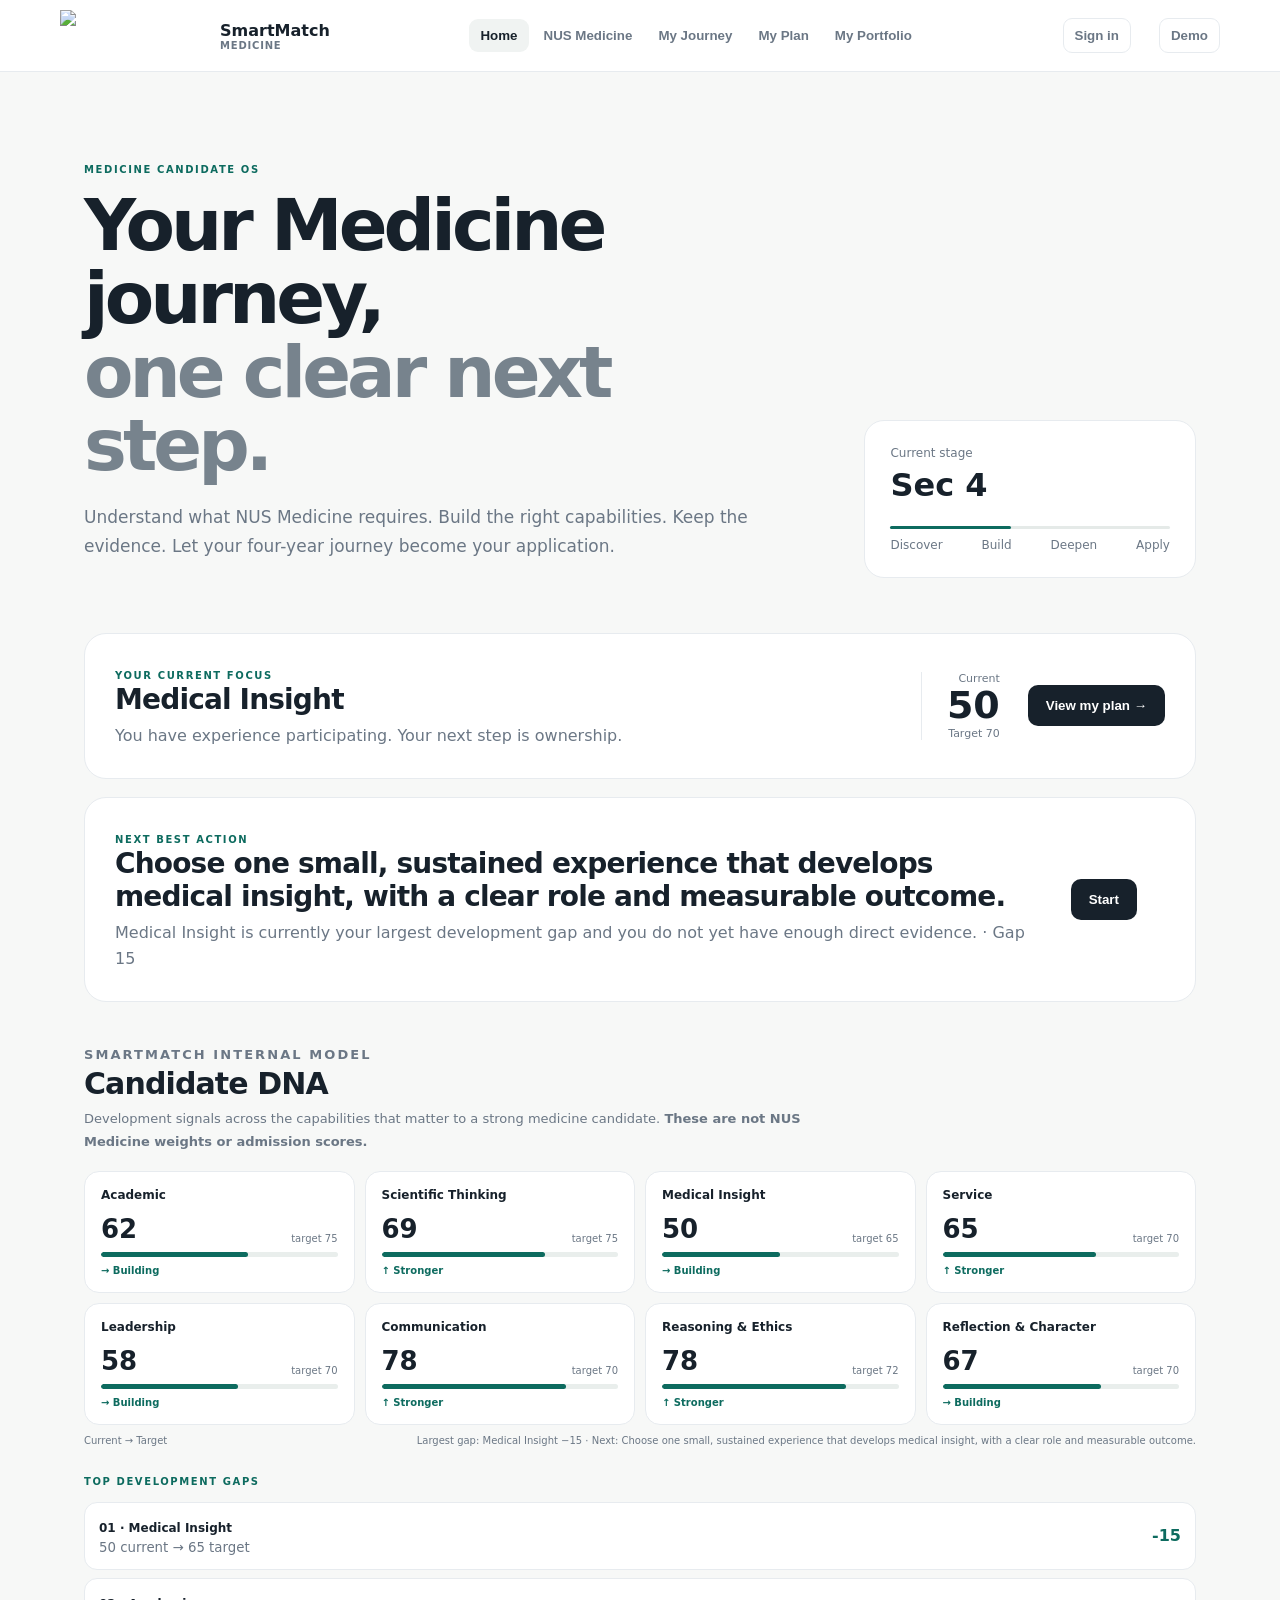
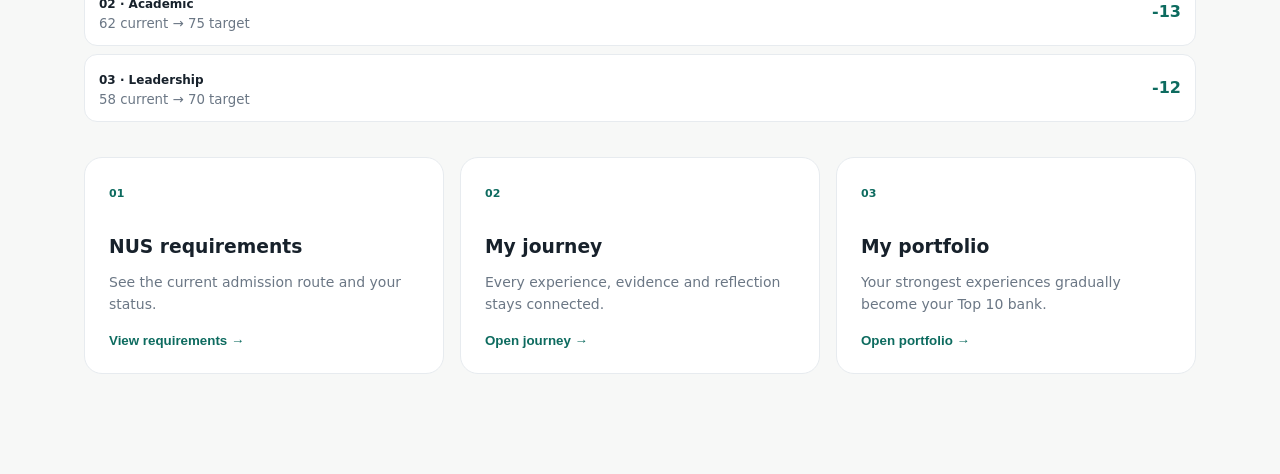
==== index.html @ a2b1edb8 "Load Medicine UI resilience hotfix" ====
<!doctype html>
<html lang="en">
<head>
<meta charset="UTF-8">
<meta name="viewport" content="width=device-width,initial-scale=1">
<title>SmartMatch Medicine — Candidate OS</title>
<meta name="description" content="SmartMatch Medicine Candidate OS — connect NUS Medicine requirements, student growth, experiences, evidence, portfolio and FSA readiness.">
<link rel="stylesheet" href="medicine.css">
</head>
<body>
<header class="topbar">
  <a class="brand" href="index.html"><span class="brand-mark logo-mark"><img src="https://aplusachiever.github.io/aplus-achiever-website/logo.png" alt="APlus Achiever"></span><span>SmartMatch <small>Medicine</small></span></a>
  <nav>
    <button class="nav-btn active" data-page="home">Home</button>
    <button class="nav-btn" data-page="nus">NUS Medicine</button>
    <button class="nav-btn" data-page="journey">My Journey</button>
    <button class="nav-btn" data-page="plan">My Plan</button>
    <button class="nav-btn" data-page="portfolio">My Portfolio</button>
  </nav>
  <button class="profile-btn" id="adminBtn" style="display:none">Admin</button><button class="profile-btn" id="authBtn">Sign in</button><button class="profile-btn" id="resetDemo">Demo</button>
</header>

<main>
<section id="page-home" class="page active">
  <div class="page-wrap">
    <div class="hero-row">
      <div>
        <p class="kicker">MEDICINE CANDIDATE OS</p>
        <h1>Your Medicine journey,<br><em>one clear next step.</em></h1>
        <p class="lead">Understand what NUS Medicine requires. Build the right capabilities. Keep the evidence. Let your four-year journey become your application.</p>
      </div>
      <div class="stage-card">
        <span>Current stage</span>
        <strong id="stageLabel">Sec 4</strong>
        <div class="stage-line"><i></i></div>
        <div class="stage-labels"><span>Discover</span><span>Build</span><span>Deepen</span><span>Apply</span></div>
      </div>
    </div>

    <div class="focus-card">
      <div>
        <span class="eyebrow">YOUR CURRENT FOCUS</span>
        <h2 id="focusTitle">Leadership</h2>
        <p id="focusReason">You have experience participating. Your next step is ownership.</p>
      </div>
      <div class="focus-score"><span>Current</span><strong id="focusScore">58</strong><small>Target 70</small></div>
      <button class="primary" data-page="plan">View my plan →</button>
    </div>

    <div class="next-card">
      <div>
        <span class="eyebrow">NEXT BEST ACTION</span>
        <h2 id="nextAction">Take responsibility for one meaningful project outcome.</h2>
        <p id="nextActionMeta">SmartMatch recommends one priority instead of a long activity list.</p>
      </div>
      <button class="primary" id="startAction">Start</button>
    </div>

    <section class="dna-section">
      <div class="section-intro compact"><p class="kicker">SMARTMATCH INTERNAL MODEL</p><h2>Candidate DNA</h2><p>Development signals across the capabilities that matter to a strong medicine candidate. <b>These are not NUS Medicine weights or admission scores.</b></p></div>
      <div class="dna-grid" id="dnaGrid"></div>
      <div class="dna-foot"><span>Current → Target</span><span id="dnaSummary">Building your profile…</span></div><div id="gapList" class="gap-list" aria-live="polite"></div>
    </section>

    <div class="three-col">
      <article class="simple-card"><span class="number">01</span><h3>NUS requirements</h3><p>See the current admission route and your status.</p><button class="text-btn" data-page="nus">View requirements →</button></article>
      <article class="simple-card"><span class="number">02</span><h3>My journey</h3><p>Every experience, evidence and reflection stays connected.</p><button class="text-btn" data-page="journey">Open journey →</button></article>
      <article class="simple-card"><span class="number">03</span><h3>My portfolio</h3><p>Your strongest experiences gradually become your Top 10 bank.</p><button class="text-btn" data-page="portfolio">Open portfolio →</button></article>
    </div>
  </div>
</section>

<section id="page-nus" class="page">
  <div class="page-wrap narrow">
    <div class="section-intro"><p class="kicker">ADMISSION MAP</p><h1>NUS Medicine</h1><p>Know the route. Then see where your own record stands.</p></div>
    <div class="admission-line">
      <button class="admission-step active" data-req="academic"><b>01</b><span>Academic</span></button>
      <button class="admission-step" data-req="portfolio"><b>02</b><span>Portfolio</span></button>
      <button class="admission-step" data-req="fsa"><b>03</b><span>FSA</span></button>
      <button class="admission-step" data-req="selection"><b>04</b><span>Selection</span></button>
    </div>
    <article class="requirement-card" id="requirementCard"></article>
    <div class="source-note">Admission information is maintained as a versioned reference. Always verify the current official NUS Medicine page before applying.</div>
  </div>
</section>

<section id="page-journey" class="page">
  <div class="page-wrap">
    <div class="section-intro row-between"><div><p class="kicker">YOUR RECORD</p><h1>My Journey</h1><p>Don't collect activities. Build a record of real experiences.</p></div><button class="primary" id="addExperience">+ Add experience</button></div>
    <div class="timeline" id="journeyList"></div>
  </div>
</section>

<section id="page-plan" class="page">
  <div class="page-wrap narrow">
    <div class="section-intro"><p class="kicker">ONE STEP AT A TIME</p><h1>My Plan</h1><p>Your plan changes as your record changes.</p></div>
    <article class="plan-focus">
      <span class="eyebrow">CURRENT DEVELOPMENT FOCUS</span>
      <h2 id="planFocusTitle">Leadership</h2>
      <div class="progress"><i id="planProgress" style="width:58%"></i></div><div class="progress-meta"><span id="planCurrent">58 current</span><span id="planTarget">70 target</span></div>
      <p id="planFocusReason">You already have participation experience. The next development step is ownership.</p>
    </article>
    <div class="plan-list">
      <div class="plan-item"><span>01</span><div><b>Take ownership of one project task</b><small>This month · 1–2 hours</small></div><button class="check" data-task="0">○</button></div>
      <div class="plan-item"><span>02</span><div><b>Record what changed</b><small>After the task · 10 minutes</small></div><button class="check" data-task="1">○</button></div>
      <div class="plan-item"><span>03</span><div><b>Add one piece of evidence</b><small>After completion</small></div><button class="check" data-task="2">○</button></div>
      <div class="plan-item"><span>04</span><div><b>Write a short reflection</b><small>After completion · 10 minutes</small></div><button class="check" data-task="3">○</button></div>
    </div>
    <article class="recommendation" id="planRecommendation"><span class="eyebrow">WHY THIS?</span><h3>Don't add another activity yet.</h3><p>Your science exposure is already developing well. Deepening an existing community experience is currently more valuable for your candidate development.</p></article>
  </div>
</section>

<section id="page-portfolio" class="page">
  <div class="page-wrap">
    <div class="section-intro"><p class="kicker">APPLICATION BANK</p><h1>My Portfolio</h1><p>Your application should be the end of the journey, not the beginning.</p></div>
    <div class="portfolio-summary"><div><strong id="experienceCount">3</strong><span>Experiences</span></div><div><strong id="strongCount">2</strong><span>Strong candidates</span></div><div><strong>10</strong><span>Top 10 target</span></div></div>
    <div class="portfolio-list" id="portfolioList"></div>
    <div class="fsa-card"><div><span class="eyebrow">FSA READINESS</span><h2>Your development also prepares you for unfamiliar situations.</h2></div><div class="skill-row"><span>Communication</span><b>78</b></div><div class="skill-row"><span>Listening</span><b>74</b></div><div class="skill-row"><span>Teamwork</span><b>82</b></div><div class="skill-row"><span>Reasoning</span><b>69</b></div><div class="skill-row"><span>Adaptability</span><b>63</b></div><button class="primary" id="practiceFsa">Practice a scenario →</button></div>
  </div>
</section>
</main>

<div class="auth-modal" id="authModal" aria-hidden="true"><div class="auth-box"><button class="close" id="closeAuth">×</button><span class="eyebrow">SMARTMATCH ACCOUNT</span><h2 id="authTitle">Save your journey</h2><p id="authHint">Sign in to access your Medicine Candidate OS and sync your journey across devices.</p><label>Email<input id="authUsername" type="email" autocomplete="username" autocapitalize="none" spellcheck="false" placeholder="you@example.com"></label><label>Password<input id="authPassword" type="password" autocomplete="current-password" placeholder="At least 8 characters"></label><div class="auth-actions"><button class="primary" id="signInBtn">Sign in</button></div><p class="auth-note">Accounts are created by the administrator. Enter the email and password provided to you.</p><p class="auth-message" id="authMessage"></p></div></div>
<div class="modal" id="modal" aria-hidden="true"><div class="modal-box"><button class="close" id="closeModal">×</button><div id="modalContent"></div></div></div><div class="modal" id="adminModal" aria-hidden="true"><div class="modal-box"><button class="close" id="closeAdminModal">×</button><span class="eyebrow">ADMIN</span><h2>User Management</h2><p>Create a SmartMatch account.</p><label>User ID<input id="adminUsername" type="text" autocomplete="off"></label><label>Password<input id="adminPassword" type="password" autocomplete="new-password"></label><label>Name<input id="adminName" type="text" autocomplete="off"></label><button class="primary" id="createUserBtn">Create</button><p class="auth-message" id="adminMessage"></p></div></div>
<script src="https://cdn.jsdelivr.net/npm/@supabase/supabase-js@2"></script>
<script src="medicine.js"></script>
<script src="medicine-hotfix.js"></script>
</body>
</html>
---- medicine.css ----
:root{--ink:#17212b;--muted:#6b7785;--line:#e7ebef;--bg:#f7f8f7;--card:#fff;--accent:#0d6b5f;--soft:#edf6f3;--max:1160px}*{box-sizing:border-box}html{scroll-behavior:smooth}body{margin:0;background:var(--bg);color:var(--ink);font-family:Inter,ui-sans-serif,system-ui,-apple-system,BlinkMacSystemFont,"Segoe UI",sans-serif}.topbar{height:72px;background:rgba(255,255,255,.96);backdrop-filter:blur(12px);border-bottom:1px solid var(--line);display:flex;align-items:center;padding:0 max(22px,calc((100% - var(--max))/2));gap:28px;position:sticky;top:0;z-index:10}.brand{display:flex;align-items:center;gap:10px;text-decoration:none;color:var(--ink);font-weight:800;white-space:nowrap}.brand small{display:block;color:var(--muted);font-weight:600;font-size:10px;letter-spacing:.08em;text-transform:uppercase}.brand-mark{width:34px;height:34px;border-radius:10px;background:var(--ink);color:#fff;display:grid;place-items:center}.topbar nav{display:flex;gap:4px;flex:1;justify-content:center}.nav-btn,.profile-btn{border:0;background:transparent;padding:9px 11px;color:var(--muted);font-weight:700;cursor:pointer;border-radius:9px}.nav-btn.active,.nav-btn:hover{background:#f0f3f2;color:var(--ink)}.profile-btn{border:1px solid var(--line);background:#fff}.page{display:none}.page.active{display:block}.page-wrap{max-width:var(--max);margin:auto;padding:72px 24px 100px}.page-wrap.narrow{max-width:900px}.hero-row{display:grid;grid-template-columns:1.5fr .7fr;gap:70px;align-items:end;padding:20px 0 55px}.kicker,.eyebrow{font-size:10px;font-weight:850;letter-spacing:.16em;color:var(--accent);margin:0 0 14px}.hero-row h1,.section-intro h1{font-size:clamp(44px,6vw,72px);line-height:1.02;letter-spacing:-.055em;margin:0 0 20px}.hero-row h1 em{font-style:normal;color:#77838d}.lead,.section-intro p{font-size:17px;color:var(--muted);line-height:1.7;max-width:680px}.stage-card{background:#fff;border:1px solid var(--line);border-radius:20px;padding:25px}.stage-card span{display:block;color:var(--muted);font-size:12px}.stage-card strong{display:block;font-size:32px;margin:6px 0 22px}.stage-line{height:3px;background:#e5eae8;border-radius:9px}.stage-line i{display:block;width:43%;height:100%;background:var(--accent);border-radius:9px}.stage-labels{display:flex;justify-content:space-between;font-size:9px;color:#8b959e;margin-top:9px}.focus-card,.next-card{background:#fff;border:1px solid var(--line);border-radius:22px;padding:30px;display:grid;grid-template-columns:1fr auto auto;gap:28px;align-items:center;margin-bottom:18px}.focus-card h2,.next-card h2{font-size:28px;letter-spacing:-.03em;margin:0 0 7px}.focus-card p,.next-card p{color:var(--muted);margin:0;line-height:1.6}.focus-score{text-align:right;border-left:1px solid var(--line);padding-left:25px}.focus-score span,.focus-score small{display:block;color:var(--muted);font-size:11px}.focus-score strong{display:block;font-size:38px;line-height:1.1}.primary{border:0;background:var(--ink);color:#fff;padding:13px 18px;border-radius:10px;font-weight:800;cursor:pointer;white-space:nowrap}.primary:hover{opacity:.9}.three-col{display:grid;grid-template-columns:repeat(3,1fr);gap:16px;margin-top:35px}.simple-card{background:#fff;border:1px solid var(--line);border-radius:18px;padding:24px}.number{font-size:11px;color:var(--accent);font-weight:850}.simple-card h3{margin:35px 0 7px}.simple-card p{color:var(--muted);line-height:1.6;font-size:14px;min-height:45px}.text-btn{border:0;background:none;color:var(--accent);font-weight:800;padding:0;cursor:pointer}.section-intro{margin-bottom:40px}.row-between{display:flex;justify-content:space-between;align-items:end;gap:20px}.admission-line{display:grid;grid-template-columns:repeat(4,1fr);border-bottom:1px solid var(--line);margin-bottom:20px}.admission-step{background:transparent;border:0;border-bottom:2px solid transparent;padding:16px;text-align:left;cursor:pointer;color:var(--muted)}.admission-step.active{color:var(--ink);border-color:var(--accent)}.admission-step b{font-size:11px;color:var(--accent);margin-right:10px}.requirement-card{background:#fff;border:1px solid var(--line);border-radius:22px;padding:34px;min-height:300px}.requirement-card h2{font-size:30px;margin:0 0 12px}.requirement-card p,.requirement-card li{color:var(--muted);line-height:1.7}.status{display:inline-flex;padding:7px 10px;border-radius:99px;background:var(--soft);color:var(--accent);font-size:11px;font-weight:850;margin-top:12px}.source-note{font-size:11px;color:#8a949d;margin-top:15px;line-height:1.6}.timeline{position:relative;padding-left:28px}.timeline:before{content:"";position:absolute;left:5px;top:5px;bottom:0;width:1px;background:#dfe5e2}.journey-year{font-size:11px;color:var(--accent);font-weight:850;letter-spacing:.1em;margin:25px 0 12px;position:relative}.journey-year:before{content:"";position:absolute;left:-28px;top:4px;width:10px;height:10px;border-radius:50%;background:var(--accent)}.journey-card{background:#fff;border:1px solid var(--line);border-radius:17px;padding:20px;margin-bottom:12px;display:grid;grid-template-columns:1fr auto;gap:20px}.journey-card h3{margin:0 0 5px;font-size:18px}.journey-card p{margin:0;color:var(--muted);font-size:13px}.chips{display:flex;gap:6px;flex-wrap:wrap;margin-top:12px}.chip{background:#f1f5f4;color:#50645f;padding:5px 8px;border-radius:7px;font-size:10px;font-weight:750}.record-state{font-size:11px;color:var(--accent);font-weight:800;text-align:right}.plan-focus{background:#fff;border:1px solid var(--line);border-radius:20px;padding:28px;margin-bottom:16px}.plan-focus h2{font-size:30px;margin:0 0 22px}.progress{height:7px;background:#e9eeec;border-radius:99px}.progress i{display:block;height:100%;background:var(--accent);border-radius:99px}.progress-meta{display:flex;justify-content:space-between;font-size:10px;color:var(--muted);margin:7px 0 20px}.plan-focus p{color:var(--muted);line-height:1.6}.plan-item{background:#fff;border:1px solid var(--line);border-bottom:0;padding:19px;display:grid;grid-template-columns:30px 1fr auto;gap:10px;align-items:center}.plan-item:first-child{border-radius:17px 17px 0 0}.plan-item:last-child{border-bottom:1px solid var(--line);border-radius:0 0 17px 17px}.plan-item>span{color:var(--accent);font-size:11px;font-weight:850}.plan-item b{font-size:14px}.plan-item small{display:block;color:var(--muted);font-size:11px;margin-top:5px}.check{border:0;background:transparent;font-size:22px;color:var(--accent);cursor:pointer}.recommendation{margin-top:18px;background:#f0f5f3;border-radius:18px;padding:24px}.recommendation h3{margin:0 0 6px}.recommendation p{color:#61716d;line-height:1.6;margin-bottom:0}.portfolio-summary{display:grid;grid-template-columns:repeat(3,1fr);gap:1px;background:var(--line);border:1px solid var(--line);border-radius:18px;overflow:hidden;margin-bottom:18px}.portfolio-summary div{background:#fff;padding:22px}.portfolio-summary strong{font-size:32px;display:block}.portfolio-summary span{font-size:11px;color:var(--muted)}.portfolio-list{display:grid;grid-template-columns:repeat(2,1fr);gap:14px}.portfolio-item{background:#fff;border:1px solid var(--line);border-radius:18px;padding:22px}.portfolio-item .rank{color:var(--accent);font-size:11px;font-weight:850}.portfolio-item h3{margin:14px 0 7px}.portfolio-item p{color:var(--muted);font-size:13px;line-height:1.55}.portfolio-item .why{border-top:1px solid var(--line);padding-top:12px;margin-top:14px;font-size:11px;color:#65726f}.fsa-card{margin-top:30px;background:var(--ink);color:#fff;border-radius:22px;padding:30px;display:grid;grid-template-columns:1.7fr 1fr;gap:12px;align-items:center}.fsa-card h2{font-size:27px;line-height:1.2;max-width:500px;margin:0 0 15px}.fsa-card .eyebrow{color:#71cbbd}.skill-row{display:grid;grid-template-columns:1fr auto;gap:20px;border-bottom:1px solid rgba(255,255,255,.1);padding:9px 0;color:#c5cecc;font-size:12px}.skill-row b{color:#fff}.fsa-card .primary{grid-column:1/-1;margin-top:10px;justify-self:start;background:#fff;color:var(--ink)}.modal{position:fixed;inset:0;background:rgba(20,28,34,.35);display:none;place-items:center;padding:20px;z-index:20}.modal.open{display:grid}.modal-box{background:#fff;border-radius:20px;max-width:560px;width:100%;padding:30px;position:relative;box-shadow:0 20px 60px rgba(0,0,0,.15)}.close{position:absolute;right:16px;top:12px;border:0;background:transparent;font-size:28px;color:var(--muted);cursor:pointer}.modal-box h2{margin:0 0 10px}.modal-box p{color:var(--muted);line-height:1.65}.modal-box input,.modal-box textarea{width:100%;padding:12px;border:1px solid var(--line);border-radius:10px;margin:7px 0 12px;font:inherit}.modal-box textarea{min-height:100px}.modal-box label{font-size:11px;font-weight:800;color:var(--muted)}@media(max-width:850px){.topbar{padding:0 16px}.topbar nav{display:none}.hero-row,.focus-card,.next-card,.fsa-card{grid-template-columns:1fr}.focus-score{border-left:0;border-top:1px solid var(--line);padding:15px 0 0;text-align:left}.three-col,.portfolio-list{grid-template-columns:1fr}.page-wrap{padding:48px 18px 70px}.row-between{align-items:start;flex-direction:column}.admission-line{grid-template-columns:repeat(2,1fr)}.hero-row{gap:30px}.stage-card{max-width:none}}
.auth-modal{position:fixed;inset:0;background:rgba(20,28,34,.42);display:none;place-items:center;padding:20px;z-index:30}
.auth-modal.open{display:grid}
.auth-box{background:#fff;border-radius:20px;max-width:460px;width:100%;padding:30px;position:relative;box-shadow:0 20px 60px rgba(0,0,0,.18)}
.auth-box h2{font-size:30px;margin:0 0 8px;letter-spacing:-.03em}
.auth-box>p{color:var(--muted);line-height:1.6}
.auth-box label{display:block;font-size:11px;font-weight:800;color:var(--muted);margin-top:12px}
.auth-box input{width:100%;padding:12px;border:1px solid var(--line);border-radius:10px;margin-top:7px;font:inherit}
.auth-actions{display:flex;align-items:center;gap:18px;margin-top:8px}
.auth-message{min-height:20px;font-size:12px!important;margin:14px 0 0!important}
.auth-message.ok{color:var(--accent)}

/* Candidate DNA + Gap Engine */
.section-intro.compact{margin:42px 0 18px}.section-intro.compact h2{font-size:30px;letter-spacing:-.03em;margin:0 0 7px}.section-intro.compact p{font-size:13px;margin:0;max-width:720px}.dna-section{margin-top:42px}.dna-grid{display:grid;grid-template-columns:repeat(4,1fr);gap:10px}.dna-card{background:#fff;border:1px solid var(--line);border-radius:15px;padding:16px}.dna-card .dna-name{font-size:12px;font-weight:850}.dna-card .dna-values{display:flex;justify-content:space-between;align-items:end;margin:12px 0 8px}.dna-card strong{font-size:26px}.dna-card small{font-size:10px;color:var(--muted)}.dna-bar{height:5px;background:#e9eeec;border-radius:99px;overflow:hidden}.dna-bar i{display:block;height:100%;background:var(--accent);border-radius:99px}.dna-trend{font-size:10px;color:var(--accent);font-weight:800;margin-top:8px}.dna-foot{display:flex;justify-content:space-between;gap:15px;font-size:10px;color:var(--muted);margin-top:10px}.dna-foot span:last-child{text-align:right}.gap-list{margin:18px 0 0;display:grid;gap:8px}.gap-item{display:grid;grid-template-columns:1fr auto;gap:15px;align-items:center;background:#fff;border:1px solid var(--line);border-radius:13px;padding:14px}.gap-item b{font-size:12px}.gap-item small{display:block;color:var(--muted);margin-top:4px}.gap-num{font-weight:900;color:var(--accent)}.recommendation .mini-grid{display:grid;grid-template-columns:repeat(3,1fr);gap:10px;margin-top:15px}.recommendation .mini-grid div{background:#fff;border-radius:10px;padding:11px}.recommendation .mini-grid b{display:block;font-size:9px;letter-spacing:.1em;color:var(--accent);margin-bottom:5px}.recommendation .mini-grid span{font-size:11px;color:#61716d;line-height:1.45}@media(max-width:850px){.dna-grid{grid-template-columns:repeat(2,1fr)}.recommendation .mini-grid{grid-template-columns:1fr}.dna-foot{flex-direction:column}.dna-foot span:last-child{text-align:left}}

.auth-modal[aria-hidden="true"]{display:none!important}.auth-modal[aria-hidden="false"]{display:grid}

.logo-mark{width:150px;height:52px;border-radius:0;background:transparent!important;padding:0;overflow:visible;display:flex;align-items:center;justify-content:flex-start}.logo-mark img{width:150px;height:52px;object-fit:contain;object-position:left center;display:block;border-radius:0}
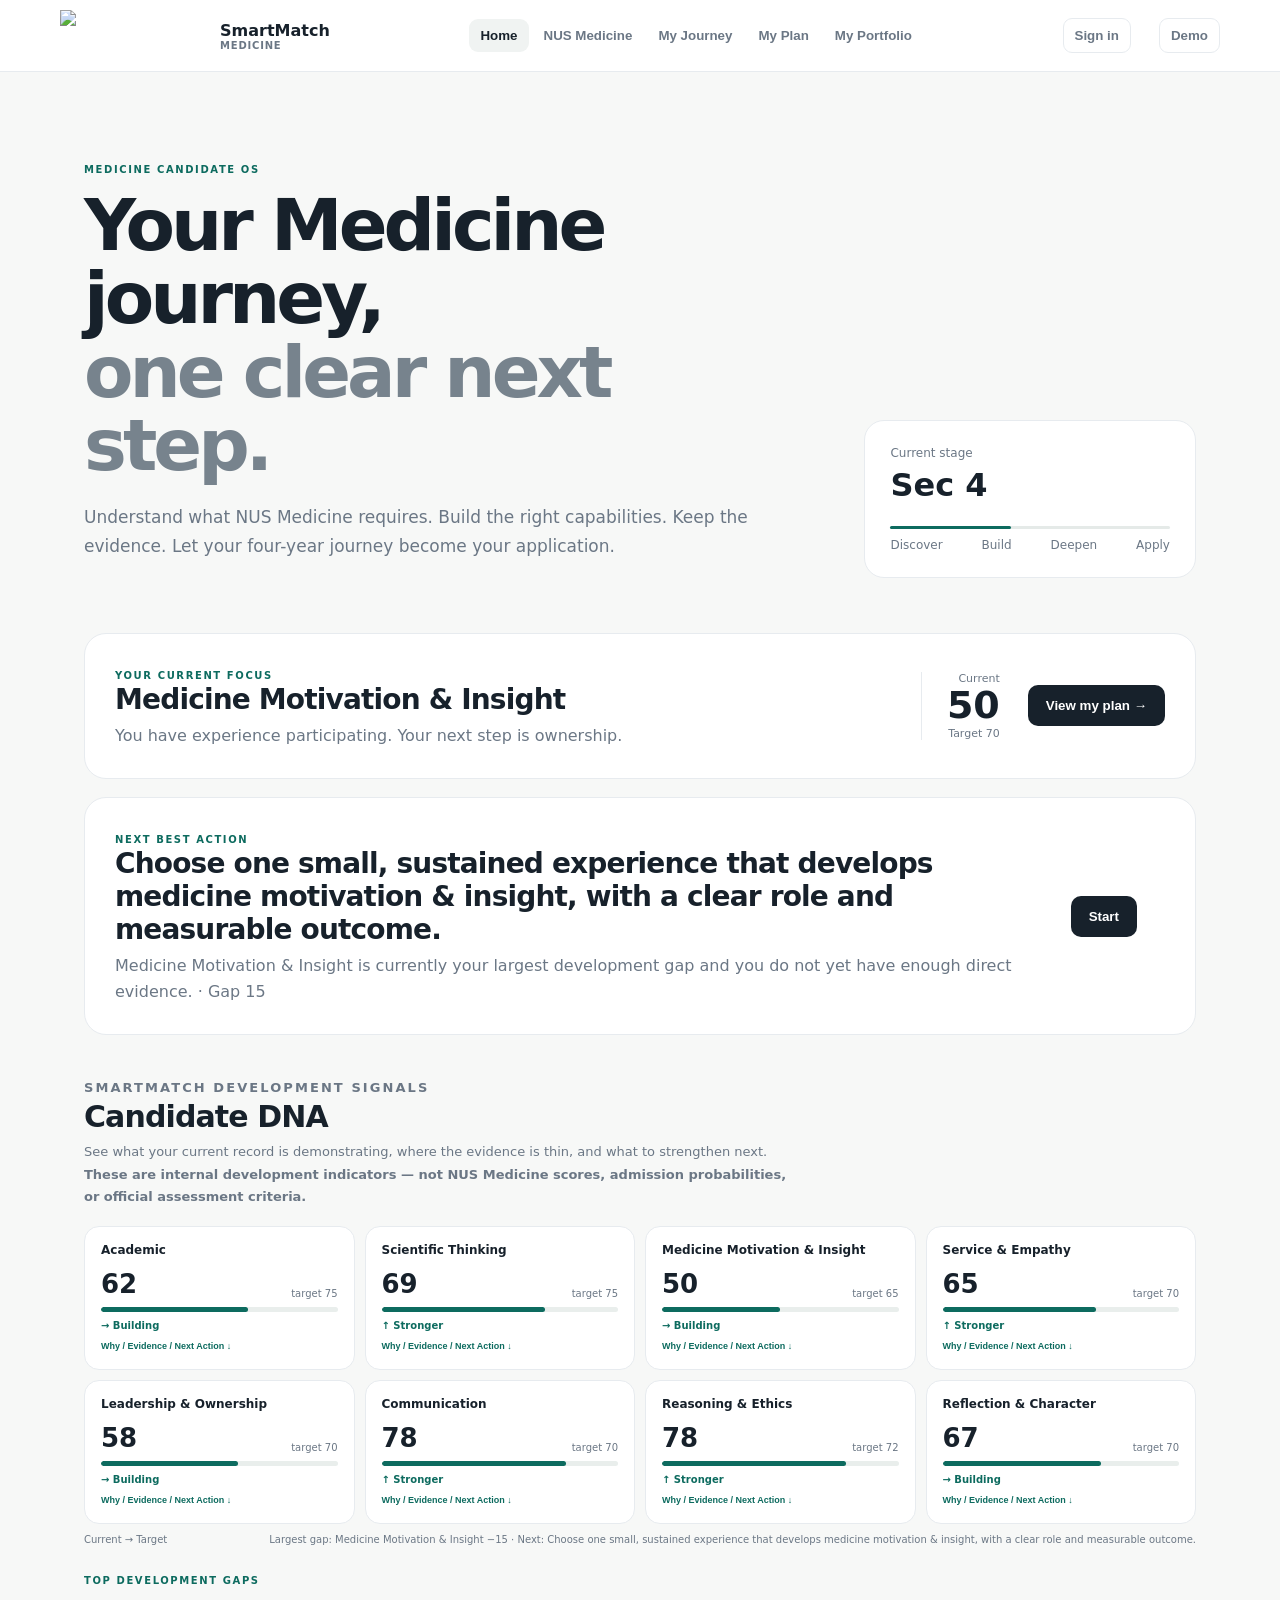
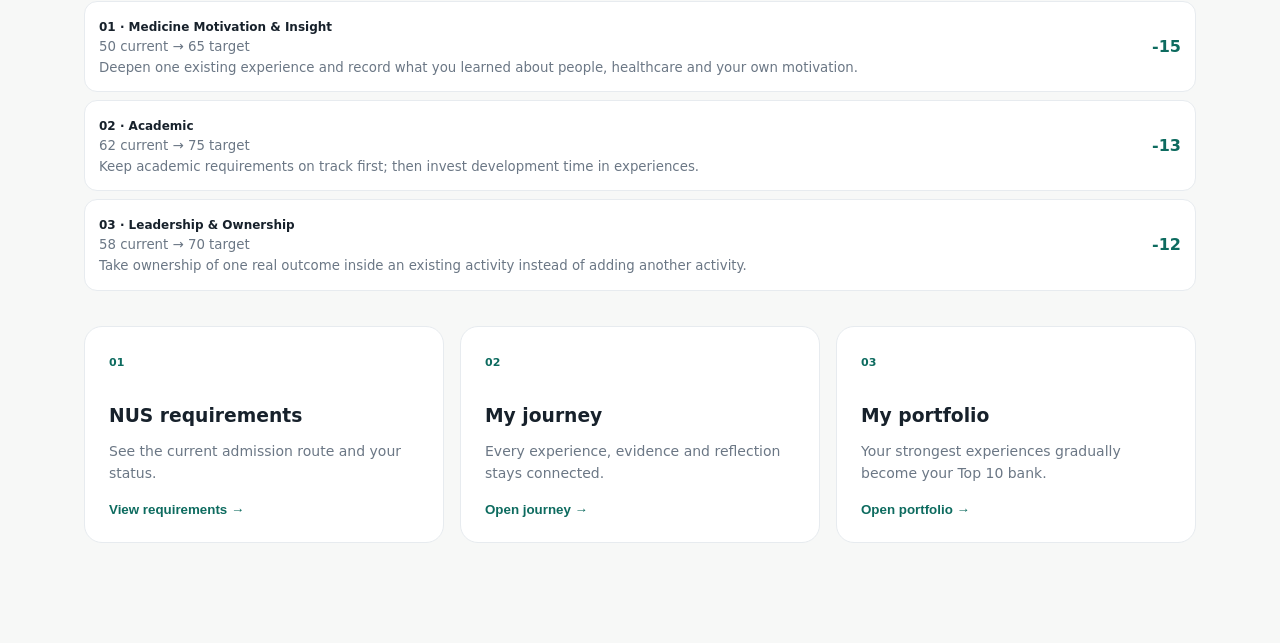
==== commit dda87436: "Clarify Candidate DNA as development indicators" ====
--- a/index.html
+++ b/index.html
@@ -5,7 +5,7 @@
 <meta name="viewport" content="width=device-width,initial-scale=1">
 <title>SmartMatch Medicine — Candidate OS</title>
 <meta name="description" content="SmartMatch Medicine Candidate OS — connect NUS Medicine requirements, student growth, experiences, evidence, portfolio and FSA readiness.">
-<link rel="stylesheet" href="medicine.css">
+<link rel="stylesheet" href="medicine.css"><script src="runtime-hotfix.js?v=20261007-1"></script>
 </head>
 <body>
 <header class="topbar">
@@ -57,7 +57,7 @@
     </div>
 
     <section class="dna-section">
-      <div class="section-intro compact"><p class="kicker">SMARTMATCH INTERNAL MODEL</p><h2>Candidate DNA</h2><p>Development signals across the capabilities that matter to a strong medicine candidate. <b>These are not NUS Medicine weights or admission scores.</b></p></div>
+      <div class="section-intro compact"><p class="kicker">SMARTMATCH DEVELOPMENT SIGNALS</p><h2>Candidate DNA</h2><p>See what your current record is demonstrating, where the evidence is thin, and what to strengthen next. <b>These are internal development indicators — not NUS Medicine scores, admission probabilities, or official assessment criteria.</b></p></div>
       <div class="dna-grid" id="dnaGrid"></div>
       <div class="dna-foot"><span>Current → Target</span><span id="dnaSummary">Building your profile…</span></div><div id="gapList" class="gap-list" aria-live="polite"></div>
     </section>
@@ -125,5 +125,8 @@
 <script src="https://cdn.jsdelivr.net/npm/@supabase/supabase-js@2"></script>
 <script src="medicine.js"></script>
 <script src="medicine-hotfix.js"></script>
+<script src="journey-dedupe.js"></script>
+<script src="cloud-save-guard.js"></script>
+<script src="journey-enhanced.js"></script>
 </body>
 </html>
--- a/medicine.css
+++ b/medicine.css
@@ -11,7 +11,7 @@
 .auth-message.ok{color:var(--accent)}
 
 /* Candidate DNA + Gap Engine */
-.section-intro.compact{margin:42px 0 18px}.section-intro.compact h2{font-size:30px;letter-spacing:-.03em;margin:0 0 7px}.section-intro.compact p{font-size:13px;margin:0;max-width:720px}.dna-section{margin-top:42px}.dna-grid{display:grid;grid-template-columns:repeat(4,1fr);gap:10px}.dna-card{background:#fff;border:1px solid var(--line);border-radius:15px;padding:16px}.dna-card .dna-name{font-size:12px;font-weight:850}.dna-card .dna-values{display:flex;justify-content:space-between;align-items:end;margin:12px 0 8px}.dna-card strong{font-size:26px}.dna-card small{font-size:10px;color:var(--muted)}.dna-bar{height:5px;background:#e9eeec;border-radius:99px;overflow:hidden}.dna-bar i{display:block;height:100%;background:var(--accent);border-radius:99px}.dna-trend{font-size:10px;color:var(--accent);font-weight:800;margin-top:8px}.dna-foot{display:flex;justify-content:space-between;gap:15px;font-size:10px;color:var(--muted);margin-top:10px}.dna-foot span:last-child{text-align:right}.gap-list{margin:18px 0 0;display:grid;gap:8px}.gap-item{display:grid;grid-template-columns:1fr auto;gap:15px;align-items:center;background:#fff;border:1px solid var(--line);border-radius:13px;padding:14px}.gap-item b{font-size:12px}.gap-item small{display:block;color:var(--muted);margin-top:4px}.gap-num{font-weight:900;color:var(--accent)}.recommendation .mini-grid{display:grid;grid-template-columns:repeat(3,1fr);gap:10px;margin-top:15px}.recommendation .mini-grid div{background:#fff;border-radius:10px;padding:11px}.recommendation .mini-grid b{display:block;font-size:9px;letter-spacing:.1em;color:var(--accent);margin-bottom:5px}.recommendation .mini-grid span{font-size:11px;color:#61716d;line-height:1.45}@media(max-width:850px){.dna-grid{grid-template-columns:repeat(2,1fr)}.recommendation .mini-grid{grid-template-columns:1fr}.dna-foot{flex-direction:column}.dna-foot span:last-child{text-align:left}}
+.section-intro.compact{margin:42px 0 18px}.section-intro.compact h2{font-size:30px;letter-spacing:-.03em;margin:0 0 7px}.section-intro.compact p{font-size:13px;margin:0;max-width:720px}.dna-section{margin-top:42px}.dna-grid{display:grid;grid-template-columns:repeat(4,1fr);gap:10px}.dna-card{background:#fff;border:1px solid var(--line);border-radius:15px;padding:16px}.dna-card .dna-name{font-size:12px;font-weight:850}.dna-card .dna-values{display:flex;justify-content:space-between;align-items:end;margin:12px 0 8px}.dna-card strong{font-size:26px}.dna-card small{font-size:10px;color:var(--muted)}.dna-bar{height:5px;background:#e9eeec;border-radius:99px;overflow:hidden}.dna-bar i{display:block;height:100%;background:var(--accent);border-radius:99px}.dna-trend{font-size:10px;color:var(--accent);font-weight:800;margin-top:8px}.dna-card-action{cursor:pointer;transition:box-shadow .18s,transform .18s}.dna-card-action:hover{box-shadow:0 8px 24px rgba(20,28,34,.07);transform:translateY(-1px)}.dna-detail{display:none;margin-top:14px;padding-top:13px;border-top:1px solid var(--line);gap:10px}.dna-card-action.expanded .dna-detail{display:grid}.dna-detail b{font-size:8px;letter-spacing:.1em;color:var(--accent)}.dna-detail p{font-size:10px;line-height:1.5;color:var(--muted);margin:4px 0 0}.dna-more{border:0;background:transparent;padding:10px 0 0;color:var(--accent);font-size:9px;font-weight:800;cursor:pointer}.dna-card-action.expanded .dna-more{content:"";}.gap-item small+small{line-height:1.45}.dna-foot{display:flex;justify-content:space-between;gap:15px;font-size:10px;color:var(--muted);margin-top:10px}.dna-foot span:last-child{text-align:right}.gap-list{margin:18px 0 0;display:grid;gap:8px}.gap-item{display:grid;grid-template-columns:1fr auto;gap:15px;align-items:center;background:#fff;border:1px solid var(--line);border-radius:13px;padding:14px}.gap-item b{font-size:12px}.gap-item small{display:block;color:var(--muted);margin-top:4px}.gap-num{font-weight:900;color:var(--accent)}.recommendation .mini-grid{display:grid;grid-template-columns:repeat(3,1fr);gap:10px;margin-top:15px}.recommendation .mini-grid div{background:#fff;border-radius:10px;padding:11px}.recommendation .mini-grid b{display:block;font-size:9px;letter-spacing:.1em;color:var(--accent);margin-bottom:5px}.recommendation .mini-grid span{font-size:11px;color:#61716d;line-height:1.45}@media(max-width:850px){.dna-grid{grid-template-columns:repeat(2,1fr)}.recommendation .mini-grid{grid-template-columns:1fr}.dna-foot{flex-direction:column}.dna-foot span:last-child{text-align:left}}
 
 .auth-modal[aria-hidden="true"]{display:none!important}.auth-modal[aria-hidden="false"]{display:grid}
 
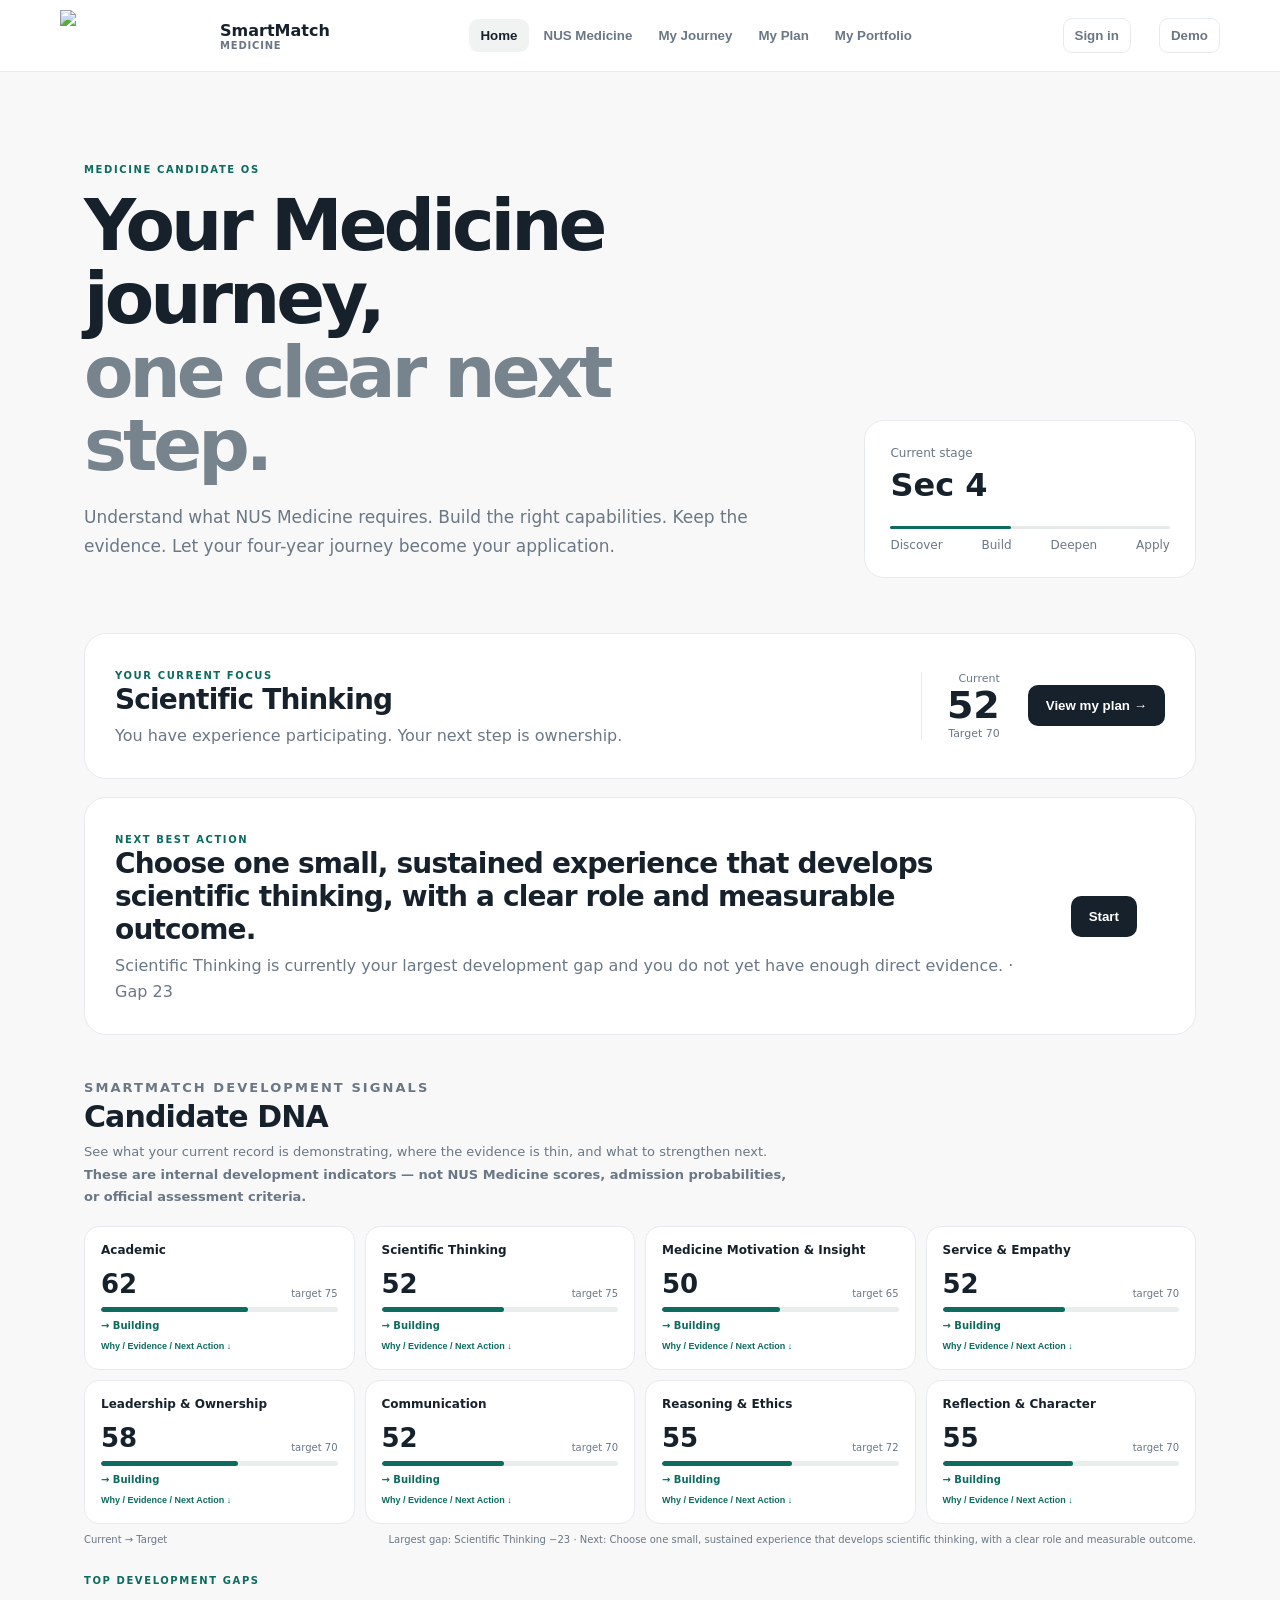
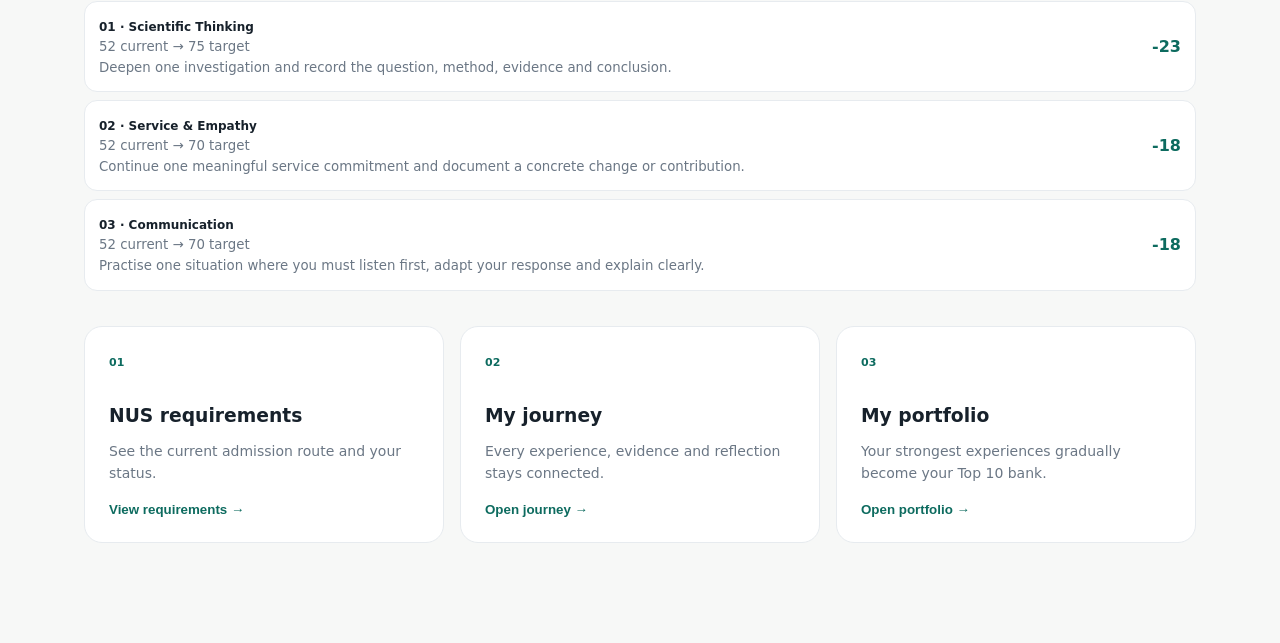
==== commit 18cee318: "Refresh integrated Candidate OS homepage scripts" ====
--- a/index.html
+++ b/index.html
@@ -5,7 +5,7 @@
 <meta name="viewport" content="width=device-width,initial-scale=1">
 <title>SmartMatch Medicine — Candidate OS</title>
 <meta name="description" content="SmartMatch Medicine Candidate OS — connect NUS Medicine requirements, student growth, experiences, evidence, portfolio and FSA readiness.">
-<link rel="stylesheet" href="medicine.css"><script src="runtime-hotfix.js?v=20261007-1"></script>
+<link rel="stylesheet" href="medicine.css"><script src="runtime-hotfix.js?v=20261011-1"></script>
 </head>
 <body>
 <header class="topbar">
@@ -123,10 +123,10 @@
 <div class="auth-modal" id="authModal" aria-hidden="true"><div class="auth-box"><button class="close" id="closeAuth">×</button><span class="eyebrow">SMARTMATCH ACCOUNT</span><h2 id="authTitle">Save your journey</h2><p id="authHint">Sign in to access your Medicine Candidate OS and sync your journey across devices.</p><label>Email<input id="authUsername" type="email" autocomplete="username" autocapitalize="none" spellcheck="false" placeholder="you@example.com"></label><label>Password<input id="authPassword" type="password" autocomplete="current-password" placeholder="At least 8 characters"></label><div class="auth-actions"><button class="primary" id="signInBtn">Sign in</button></div><p class="auth-note">Accounts are created by the administrator. Enter the email and password provided to you.</p><p class="auth-message" id="authMessage"></p></div></div>
 <div class="modal" id="modal" aria-hidden="true"><div class="modal-box"><button class="close" id="closeModal">×</button><div id="modalContent"></div></div></div><div class="modal" id="adminModal" aria-hidden="true"><div class="modal-box"><button class="close" id="closeAdminModal">×</button><span class="eyebrow">ADMIN</span><h2>User Management</h2><p>Create a SmartMatch account.</p><label>User ID<input id="adminUsername" type="text" autocomplete="off"></label><label>Password<input id="adminPassword" type="password" autocomplete="new-password"></label><label>Name<input id="adminName" type="text" autocomplete="off"></label><button class="primary" id="createUserBtn">Create</button><p class="auth-message" id="adminMessage"></p></div></div>
 <script src="https://cdn.jsdelivr.net/npm/@supabase/supabase-js@2"></script>
-<script src="medicine.js"></script>
-<script src="medicine-hotfix.js"></script>
-<script src="journey-dedupe.js"></script>
-<script src="cloud-save-guard.js"></script>
-<script src="journey-enhanced.js"></script>
+<script src="medicine.js?v=20261011-1"></script>
+<script src="medicine-hotfix.js?v=20261011-1"></script>
+<script src="journey-dedupe.js?v=20261011-1"></script>
+<script src="cloud-save-guard.js?v=20261011-1"></script>
+<script src="journey-enhanced.js?v=20261011-1"></script>
 </body>
 </html>
